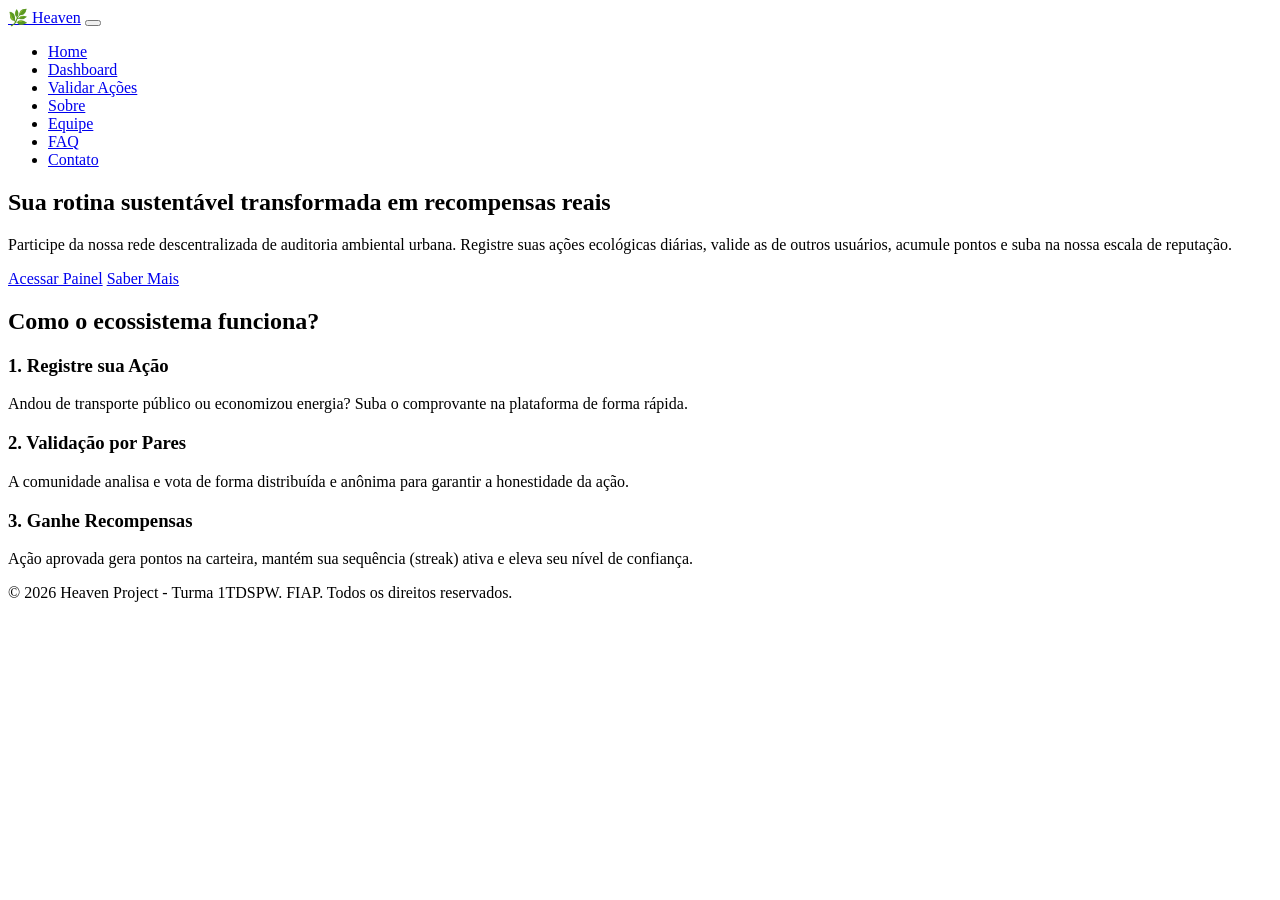
==== index.html @ 52cc8fea "core: definicao da arquitetura de pastas e criacao do readme informativo" ====
<!DOCTYPE html>
<html lang="pt-BR">
<head>
    <meta charset="UTF-8">
    <meta name="viewport" content="width=device-width, initial-scale=1.0">
    <title>Heaven - Gamificação Sustentável</title>
    <link rel="stylesheet" href="css/style.css">
</head>

<body>

    <header>
        <nav class="nav-container">
            <a href="index.html" class="logo">🌿 Heaven</a>

            <button class="menu-toggle" aria-label="Abrir Menu" aria-expanded="false">
                <span></span>
                <span></span>
                <span></span>
            </button>

            <ul class="nav-menu">
                <li><a href="index.html" class="active">Home</a></li>
                <li><a href="paginas/solucao-dashboard.html">Dashboard</a></li>
                <li><a href="paginas/solucao-validar.html">Validar Ações</a></li>
                <li><a href="paginas/sobre.html">Sobre</a></li>
                <li><a href="paginas/integrantes.html">Equipe</a></li>
                <li><a href="paginas/faq.html">FAQ</a></li>
                <li><a href="paginas/contato.html">Contato</a></li>
            </ul>
        </nav>
    </header>

    <main>
        <section class="hero-section">
            <div class="hero-content">
                <h1>Sua rotina sustentável transformada em recompensas reais</h1>

                <p>
                    Participe da nossa rede descentralizada de auditoria ambiental urbana.
                    Registre suas ações ecológicas diárias, valide as de outros usuários,
                    acumule pontos e suba na nossa escala de reputação.
                </p>

                <div class="hero-buttons">
                    <a href="paginas/solucao-dashboard.html" class="btn btn-primary">Acessar Painel</a>
                    <a href="paginas/sobre.html" class="btn btn-secondary">Saber Mais</a>
                </div>
            </div>
        </section>

        <section class="features-section">
            <h2>Como o ecossistema funciona?</h2>

            <div class="features-grid">
                <article class="feature-card">
                    <h3>1. Registre sua Ação</h3>
                    <p>
                        Andou de transporte público ou economizou energia?
                        Suba o comprovante na plataforma de forma rápida.
                    </p>
                </article>

                <article class="feature-card">
                    <h3>2. Validação por Pares</h3>
                    <p>
                        A comunidade analisa e vota de forma distribuída e anônima
                        para garantir a honestidade da ação.
                    </p>
                </article>

                <article class="feature-card">
                    <h3>3. Ganhe Recompensas</h3>
                    <p>
                        Ação aprovada gera pontos na carteira, mantém sua sequência
                        (streak) ativa e eleva seu nível de confiança.
                    </p>
                </article>
            </div>
        </section>
    </main>

    <footer>
        <p>&copy; 2026 Heaven Project - Turma 1TDSPW. FIAP. Todos os direitos reservados.</p>
    </footer>

    <script src="js/main.js"></script>
</body>
</html>
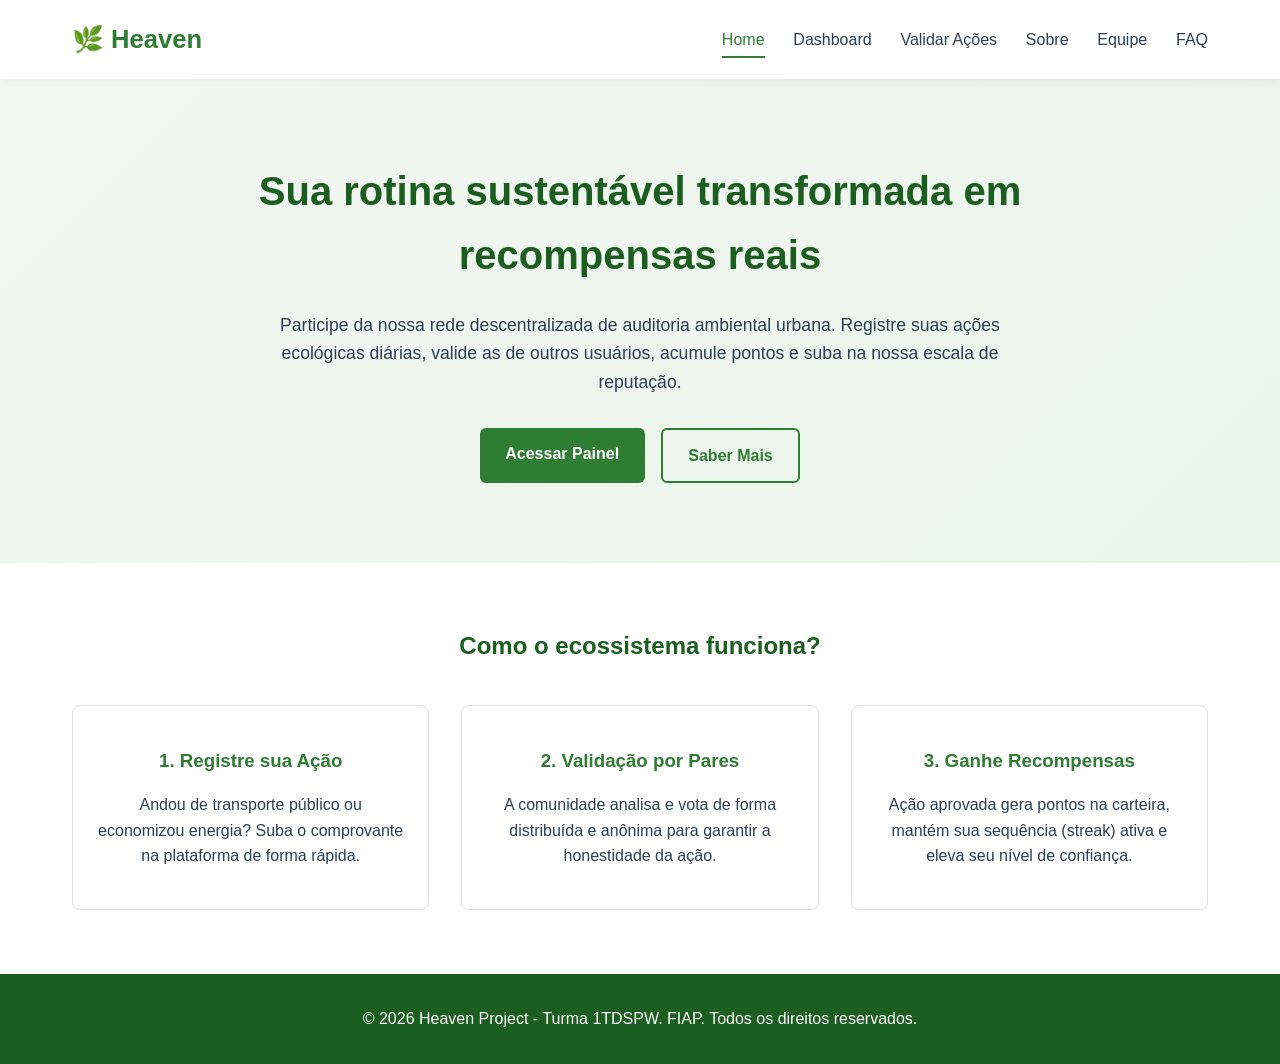
==== commit 4f60c145: "feat: Alterações e remoções feitas para cada arquivo" ====
--- a/index.html
+++ b/index.html
@@ -26,7 +26,6 @@
                 <li><a href="paginas/sobre.html">Sobre</a></li>
                 <li><a href="paginas/integrantes.html">Equipe</a></li>
                 <li><a href="paginas/faq.html">FAQ</a></li>
-                <li><a href="paginas/contato.html">Contato</a></li>
             </ul>
         </nav>
     </header>
--- a/css/style.css
+++ b/css/style.css
@@ -0,0 +1,251 @@
+/* --- VARIÁVEIS E CONFIGURAÇÕES GLOBAIS --- */
+
+:root {
+    --primary-color: #2e7d32;     /* Verde Sustentável */
+    --secondary-color: #81c784;   /* Verde Claro */
+    --dark-color: #1b5e20;        /* Verde Escuro */
+    --light-bg: #f4f6f4;          /* Fundo claro cinza-esverdeado */
+    --text-color: #2c3e50;        /* Cor do texto principal */
+    --white: #ffffff;
+    --gray-border: #e0e0e0;
+    --transition: all 0.3s ease;
+}
+
+* {
+    margin: 0;
+    padding: 0;
+    box-sizing: border-box;
+}
+
+body {
+    font-family: 'Segoe UI', Tahoma, Geneva, Verdana, sans-serif;
+    line-height: 1.6;
+    color: var(--text-color);
+    background-color: var(--white);
+    display: flex;
+    flex-direction: column;
+    min-height: 100vh;
+}
+
+main {
+    flex: 1;
+}
+
+/* --- HEADER E NAVEGAÇÃO --- */
+
+header {
+    background-color: var(--white);
+    box-shadow: 0 2px 8px rgba(0, 0, 0, 0.06);
+    position: sticky;
+    top: 0;
+    z-index: 1000;
+}
+
+.nav-container {
+    display: flex;
+    justify-content: space-between;
+    align-items: center;
+    max-width: 1200px;
+    margin: 0 auto;
+    padding: 1.2rem 2rem;
+}
+
+.logo {
+    font-size: 1.6rem;
+    font-weight: 700;
+    color: var(--primary-color);
+    text-decoration: none;
+    display: flex;
+    align-items: center;
+}
+
+.nav-menu {
+    display: flex;
+    list-style: none;
+    gap: 1.8rem;
+}
+
+.nav-menu a {
+    text-decoration: none;
+    color: var(--text-color);
+    font-weight: 500;
+    transition: var(--transition);
+    padding: 0.5rem 0;
+}
+
+.nav-menu a:hover,
+.nav-menu a.active {
+    color: var(--primary-color);
+    border-bottom: 2px solid var(--primary-color);
+}
+
+.menu-toggle {
+    display: none;
+    flex-direction: column;
+    gap: 5px;
+    cursor: pointer;
+    background: none;
+    border: none;
+}
+
+.menu-toggle span {
+    width: 25px;
+    height: 3px;
+    background-color: var(--primary-color);
+    transition: var(--transition);
+}
+
+/* --- COMPONENTES REUTILIZÁVEIS (BOTÕES E CARDS) --- */
+
+.btn {
+    display: inline-block;
+    padding: 0.8rem 1.6rem;
+    font-size: 1rem;
+    font-weight: 600;
+    border-radius: 6px;
+    text-decoration: none;
+    cursor: pointer;
+    transition: var(--transition);
+    border: none;
+}
+
+.btn-primary {
+    background-color: var(--primary-color);
+    color: var(--white);
+}
+
+.btn-primary:hover {
+    background-color: var(--dark-color);
+}
+
+.btn-secondary {
+    background-color: transparent;
+    color: var(--primary-color);
+    border: 2px solid var(--primary-color);
+}
+
+.btn-secondary:hover {
+    background-color: var(--primary-color);
+    color: var(--white);
+}
+
+/* --- LAYOUT HOME (HERO E FEATURES) --- */
+
+.hero-section {
+    background: linear-gradient(135deg, var(--light-bg) 0%, #e8f5e9 100%);
+    padding: 5rem 2rem;
+    text-align: center;
+}
+
+.hero-content {
+    max-width: 800px;
+    margin: 0 auto;
+}
+
+.hero-content h1 {
+    font-size: 2.5rem;
+    color: var(--dark-color);
+    margin-bottom: 1.5rem;
+}
+
+.hero-content p {
+    font-size: 1.1rem;
+    margin-bottom: 2rem;
+}
+
+.hero-buttons {
+    display: flex;
+    justify-content: center;
+    gap: 1rem;
+}
+
+.features-section {
+    max-width: 1200px;
+    margin: 4rem auto;
+    padding: 0 2rem;
+    text-align: center;
+}
+
+.features-section h2 {
+    color: var(--dark-color);
+    margin-bottom: 2.5rem;
+}
+
+.features-grid {
+    display: grid;
+    grid-template-columns: repeat(auto-fit, minmax(280px, 1fr));
+    gap: 2rem;
+}
+
+.feature-card {
+    background: var(--white);
+    padding: 2.5rem 1.5rem;
+    border-radius: 8px;
+    border: 1px solid var(--gray-border);
+    transition: var(--transition);
+}
+
+.feature-card:hover {
+    transform: translateY(-5px);
+    box-shadow: 0 10px 20px rgba(0, 0, 0, 0.05);
+}
+
+.feature-card h3 {
+    color: var(--primary-color);
+    margin-bottom: 1rem;
+}
+
+/* --- FOOTER --- */
+
+footer {
+    background-color: var(--dark-color);
+    color: var(--white);
+    text-align: center;
+    padding: 2rem;
+    margin-top: auto;
+}
+
+/* --- RESPONSIVIDADE (MOBILE E TABLET) --- */
+
+@media (max-width: 768px) {
+    .menu-toggle {
+        display: flex;
+    }
+
+    .nav-menu {
+        display: none;
+        flex-direction: column;
+        position: absolute;
+        top: 100%;
+        left: 0;
+        width: 100%;
+        background-color: var(--white);
+        box-shadow: 0 4px 12px rgba(0, 0, 0, 0.08);
+        padding: 1.5rem 0;
+        text-align: center;
+        gap: 1rem;
+    }
+
+    .nav-menu.active {
+        display: flex;
+    }
+
+    .nav-menu a {
+        display: block;
+        padding: 0.5rem 0;
+    }
+
+    .hero-content h1 {
+        font-size: 2rem;
+    }
+
+    .hero-buttons {
+        flex-direction: column;
+        align-items: center;
+    }
+
+    .btn {
+        width: 100%;
+        max-width: 300px;
+    }
+}
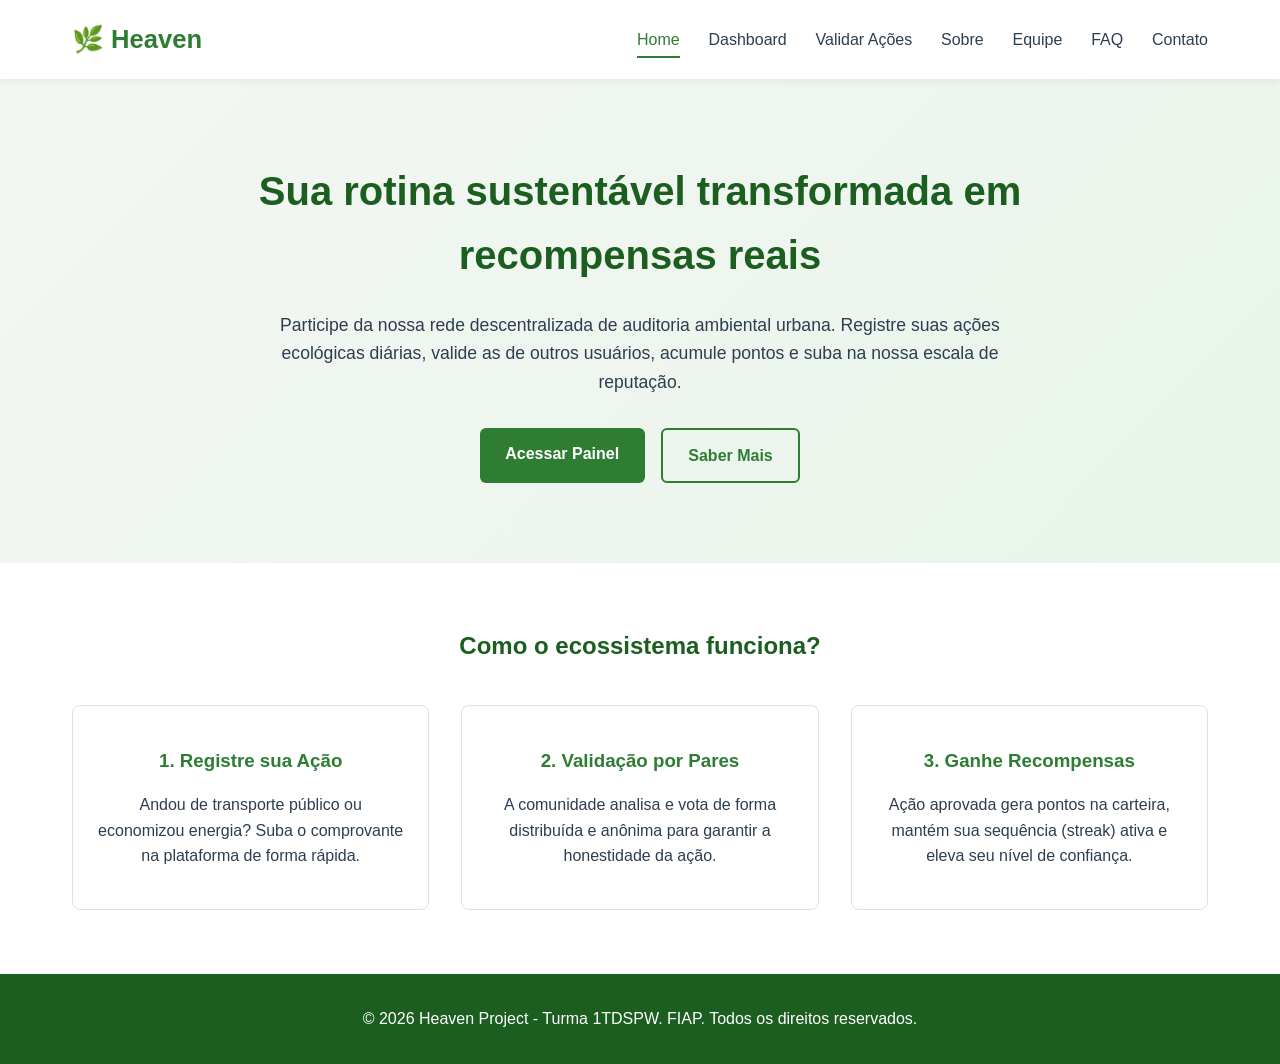
==== commit 61cd0740: "feat: alterações feitas nos HTML" ====
--- a/index.html
+++ b/index.html
@@ -26,6 +26,7 @@
                 <li><a href="paginas/sobre.html">Sobre</a></li>
                 <li><a href="paginas/integrantes.html">Equipe</a></li>
                 <li><a href="paginas/faq.html">FAQ</a></li>
+                <li><a href="contato.html">Contato</a></li>
             </ul>
         </nav>
     </header>
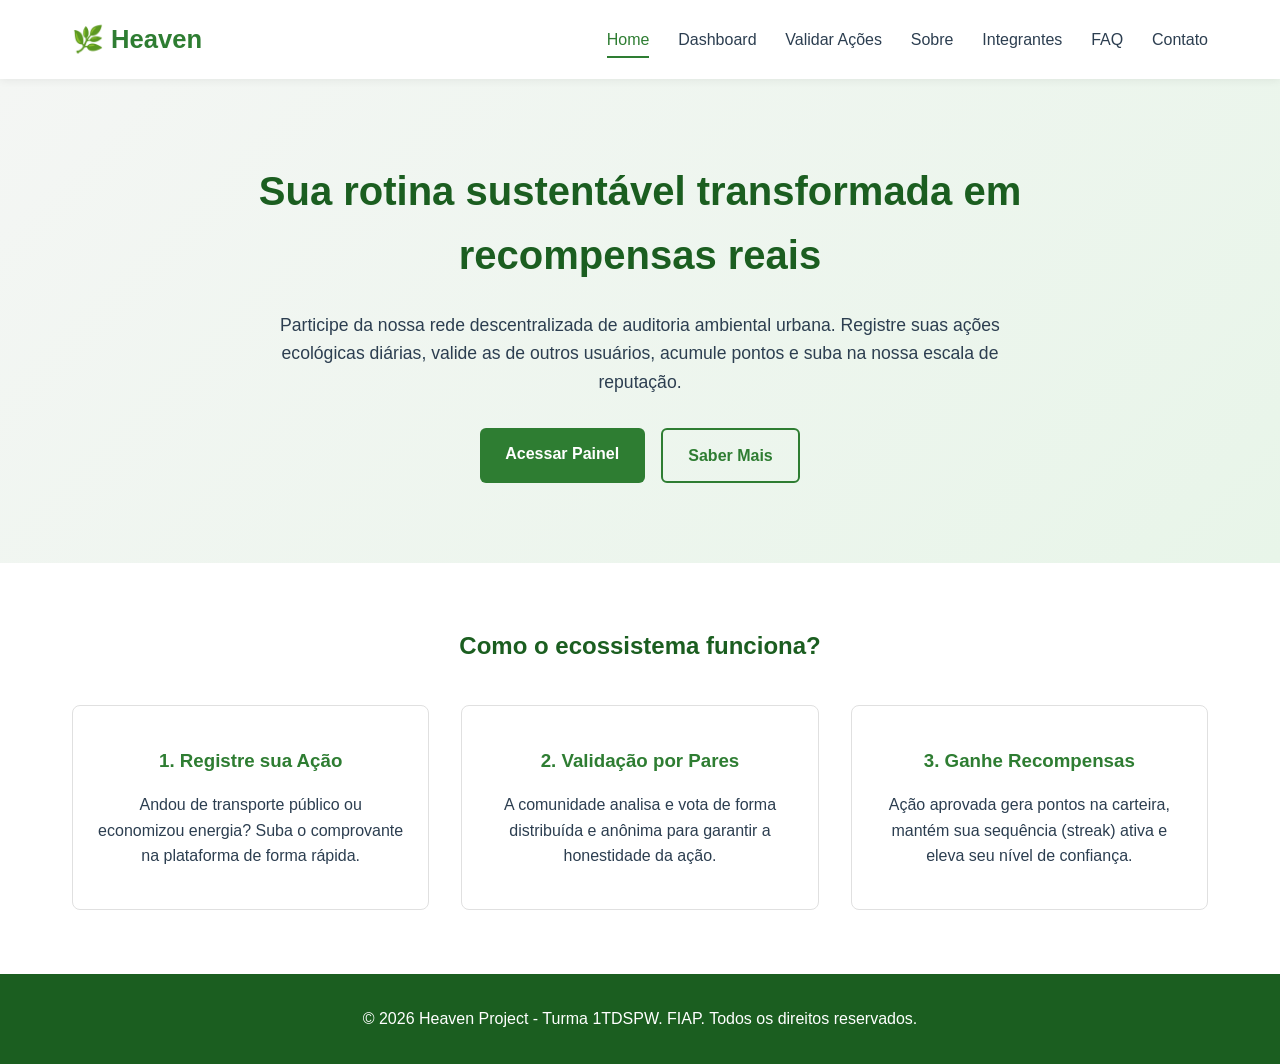
==== commit 103d195c: "feat: ALterações de equipe para integrantes." ====
--- a/index.html
+++ b/index.html
@@ -24,9 +24,9 @@
                 <li><a href="paginas/solucao-dashboard.html">Dashboard</a></li>
                 <li><a href="paginas/solucao-validar.html">Validar Ações</a></li>
                 <li><a href="paginas/sobre.html">Sobre</a></li>
-                <li><a href="paginas/integrantes.html">Equipe</a></li>
+                <li><a href="paginas/integrantes.html">Integrantes</a></li>
                 <li><a href="paginas/faq.html">FAQ</a></li>
-                <li><a href="contato.html">Contato</a></li>
+                <li><a href="paginas/contato.html">Contato</a></li>
             </ul>
         </nav>
     </header>
